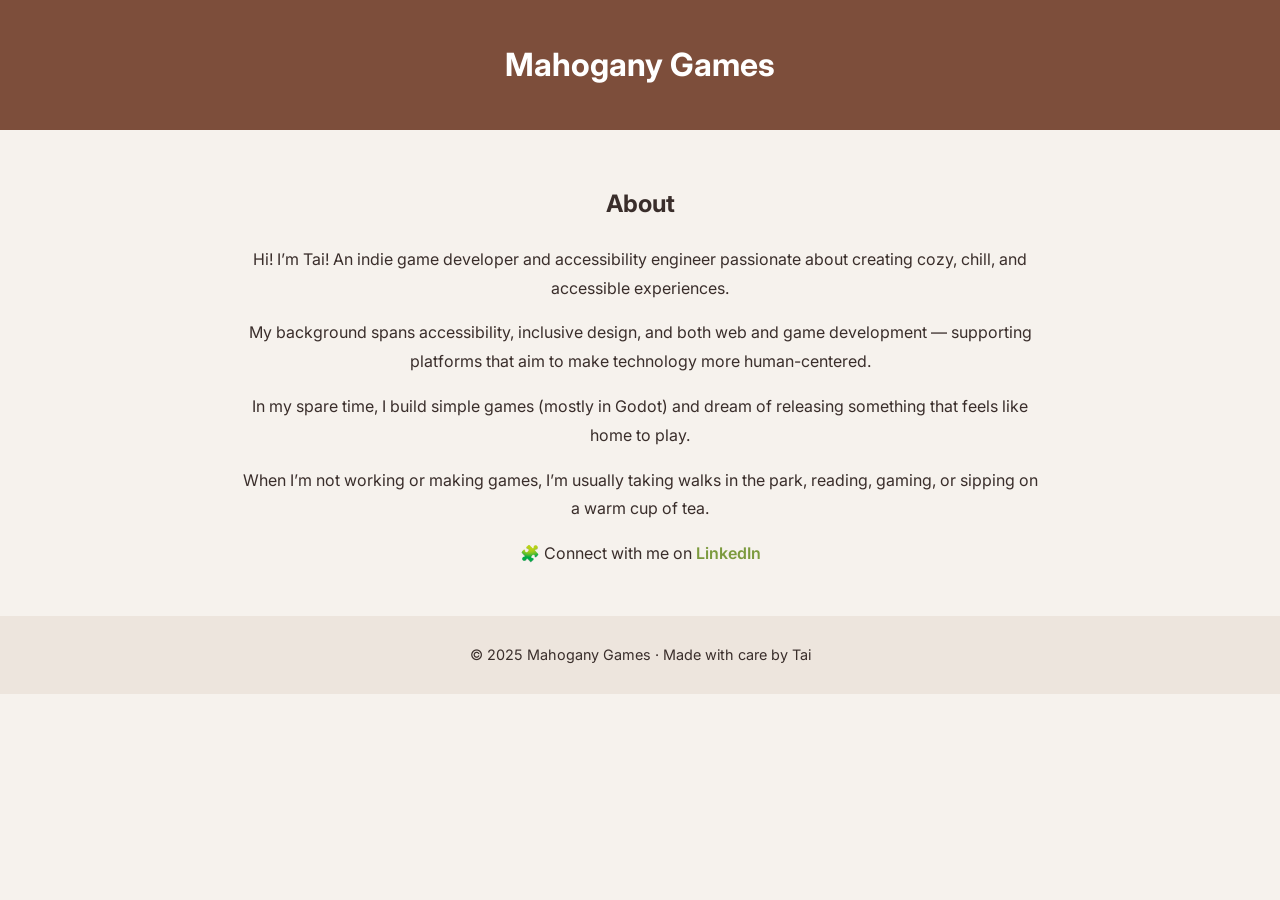
==== about.html @ 4b7bf888 "Adding an about page" ====
<!DOCTYPE html>
<html lang="en">
<head>
  <meta charset="UTF-8">
  <meta name="viewport" content="width=device-width, initial-scale=1.0">
  <title>About | Mahogany Games</title>
  <link rel="stylesheet" href="css/about.css">
  <link rel="icon" type="image/x-icon" href="/favicon.ico">
  <link href="https://fonts.googleapis.com/css2?family=Inter:wght@400;600&display=swap" rel="stylesheet">
</head>
<body>
  <header>
    <a href="/" style="text-decoration: none; color: inherit;">
      <h1>Mahogany Games</h1>
    </a>
  </header>
  <main class="about">
    <h2>About</h2>
    <p>Hi! I’m Tai! An indie game developer and accessibility engineer passionate about creating cozy, chill, and accessible experiences.</p>

    <p>My background spans accessibility, inclusive design, and both web and game development — supporting platforms that aim to make technology more human-centered.</p>

    <p>In my spare time, I build simple games (mostly in Godot) and dream of releasing something that feels like home to play.</p>

    <p>When I’m not working or making games, I’m usually taking walks in the park, reading, gaming, or sipping on a warm cup of tea.</p>

    <p>🧩 Connect with me on <a href="https://www.linkedin.com/in/taiysha-hobbs/" target="_blank">LinkedIn</a></p>
  </main>
  <footer>
    <p>© 2025 Mahogany Games · Made with care by Tai</p>
  </footer>
</body>
</html>
---- css/about.css ----
body {
  margin: 0;
  font-family: 'Inter', sans-serif;
  background-color: #f6f2ed;
  color: #3a2e2b;
}

header {
  padding: 1.5rem;
  background-color: #7d4e3b;
  color: white;
  text-align: center;
}

.about {
  padding: 2rem;
  max-width: 800px;
  margin: 0 auto;
  text-align: center;
  line-height: 1.8;
}

.about a {
  color: #7c9a3e;
  text-decoration: none;
  font-weight: 600;
}

.about a:hover {
  text-decoration: underline;
}

footer {
  text-align: center;
  padding: 1rem;
  background-color: #ede5dd;
  font-size: 0.9rem;
  color: #3a2e2b;
}
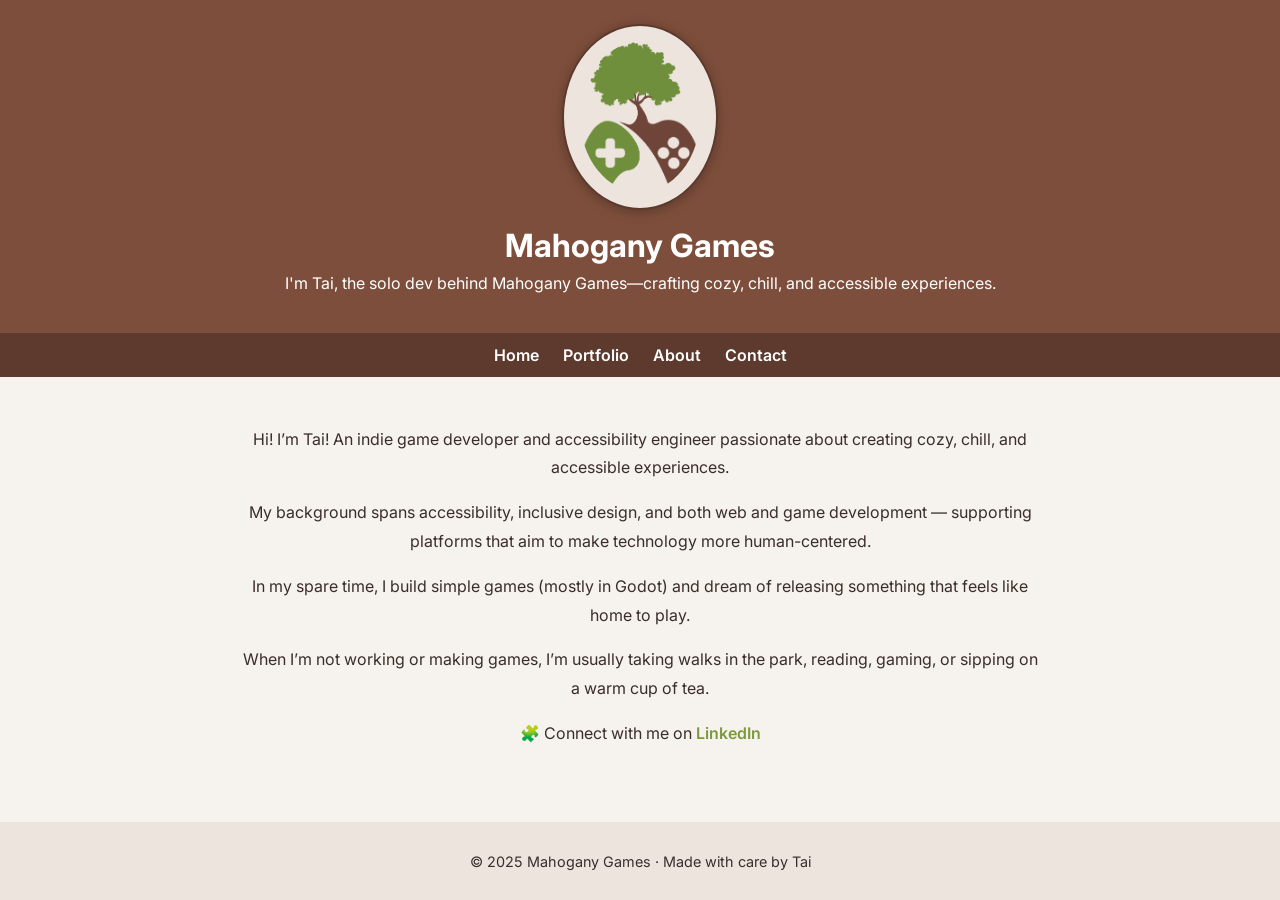
==== commit 53f8d0a2: "Updating to make naigation consistent and accessible" ====
--- a/about.html
+++ b/about.html
@@ -4,18 +4,24 @@
   <meta charset="UTF-8">
   <meta name="viewport" content="width=device-width, initial-scale=1.0">
   <title>About | Mahogany Games</title>
+  <link rel="stylesheet" href="css/main.css">
   <link rel="stylesheet" href="css/about.css">
   <link rel="icon" type="image/x-icon" href="/favicon.ico">
   <link href="https://fonts.googleapis.com/css2?family=Inter:wght@400;600&display=swap" rel="stylesheet">
 </head>
 <body>
   <header>
-    <a href="/" style="text-decoration: none; color: inherit;">
-      <h1>Mahogany Games</h1>
-    </a>
+    <img src="images/mahogany-logo.png" alt="Mahogany Games Logo">
+    <h1>Mahogany Games</h1>
+    <p>I'm Tai, the solo dev behind Mahogany Games—crafting cozy, chill, and accessible experiences.</p>
   </header>
+  <nav>
+    <a href="#">Home</a>
+    <a href="portfolio.html">Portfolio</a>
+    <a href="about.html" aria-current="page">About</a>
+    <a href="#contact">Contact</a>
+  </nav>
   <main class="about">
-    <h2>About</h2>
     <p>Hi! I’m Tai! An indie game developer and accessibility engineer passionate about creating cozy, chill, and accessible experiences.</p>
 
     <p>My background spans accessibility, inclusive design, and both web and game development — supporting platforms that aim to make technology more human-centered.</p>
--- a/css/main.css
+++ b/css/main.css
@@ -0,0 +1,116 @@
+body {
+      margin: 0;
+      font-family: 'Inter', sans-serif;
+      background-color: #f6f2ed;
+      background-image: url('https://www.transparenttextures.com/patterns/paper-fibers.png');
+      color: #3a2e2b;
+      display: flex;
+      flex-direction: column;
+      min-height: 100vh;
+    }
+    header {
+      padding: 2rem 1rem;
+      background-color: #7d4e3b;
+      color: white;
+      text-align: center;
+    }
+    header img {
+      max-width: 120px;
+      display: block;
+      margin: 0 auto 1rem auto;
+      background-color: #ede5dd;
+      padding: 1rem;
+      border-radius: 50%;
+      border: 2px solid #5d3a2d;
+      filter: drop-shadow(0 2px 6px rgba(0, 0, 0, 0.25));
+      box-sizing: content-box; /* Ensures padding doesn't alter the circle shape */
+    }
+    header h1 {
+      margin: 0;
+      font-size: 2rem;
+    }
+    header p {
+      margin-top: 0.5rem;
+      font-size: 1rem;
+      font-weight: 400;
+    }
+    nav {
+      background-color: #5d3a2d;
+      display: flex;
+      justify-content: center;
+      flex-wrap: wrap;
+      gap: 1.5rem;
+      padding: 0.75rem;
+    }
+    nav a {
+      position: relative;
+      color: white;
+      text-decoration: none;
+      font-weight: 600;
+      transition: color 0.3s ease;
+    }
+    nav a::after {
+      content: "";
+      position: absolute;
+      width: 0;
+      height: 2px;
+      left: 0;
+      bottom: -4px;
+      background-color: #7c9a3e;
+      transition: width 0.3s ease;
+    }
+    nav a:hover::after {
+      width: 100%;
+    }
+    nav a:focus {
+      outline: 3px solid #7c9a3e;
+      outline-offset: 3px;
+    }
+    main {
+      padding: 2rem;
+      max-width: 800px;
+      margin: 0 auto;
+      text-align: center;
+    }
+    .button {
+      display: inline-block;
+      margin-top: 2rem;
+      padding: 0.75rem 1.5rem;
+      background-color: #7c9a3e;
+      color: white;
+      border-radius: 8px;
+      text-decoration: none;
+      font-weight: 600;
+      transition: background 0.3s ease;
+    }
+    .button:focus {
+      outline: 3px solid #5d6e3c;
+      outline-offset: 3px;
+    }
+    .button:hover {
+      background-color: #5d6e3c;
+    }
+    .badge {
+      font-size: 0.8rem;
+      margin-top: 1rem;
+      background-color: #ede5dd;
+      color: #3a2e2b;
+      padding: 0.25rem 0.5rem;
+      border-radius: 4px;
+      display: inline-block;
+    }
+    footer {
+      margin-top: auto;
+      text-align: center;
+      padding: 1rem;
+      background-color: #ede5dd;
+      font-size: 0.9rem;
+      color: #3a2e2b;
+    }
+    footer a {
+      color: #7d4e3b;
+      text-decoration: none;
+    }
+    footer a:hover {
+      text-decoration: underline;
+    }
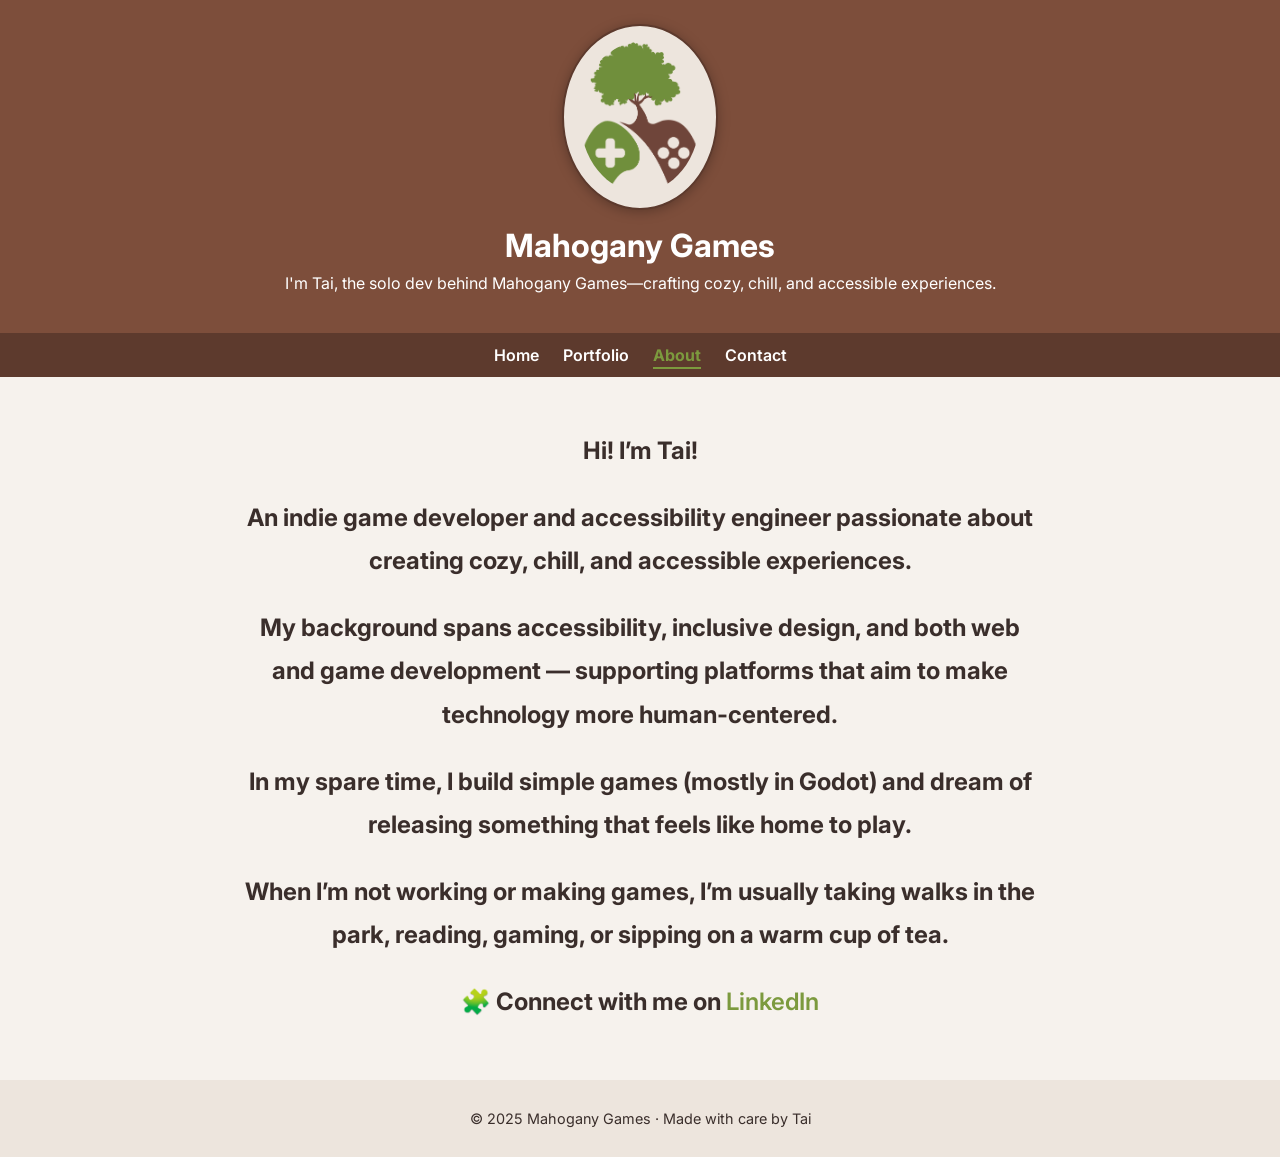
==== commit a138f062: "Updating all pages" ====
--- a/about.html
+++ b/about.html
@@ -22,7 +22,9 @@
     <a href="#contact">Contact</a>
   </nav>
   <main class="about">
-    <p>Hi! I’m Tai! An indie game developer and accessibility engineer passionate about creating cozy, chill, and accessible experiences.</p>
+    <h2>Hi! I’m Tai! <h2> 
+
+    <p>An indie game developer and accessibility engineer passionate about creating cozy, chill, and accessible experiences.</p>
 
     <p>My background spans accessibility, inclusive design, and both web and game development — supporting platforms that aim to make technology more human-centered.</p>
 
--- a/css/main.css
+++ b/css/main.css
@@ -66,6 +66,21 @@
       outline: 3px solid #7c9a3e;
       outline-offset: 3px;
     }
+    nav a[aria-current="page"] {
+      color: #7c9a3e;
+      font-weight: 700;
+      position: relative;
+    }
+    nav a[aria-current="page"]::after {
+      content: "";
+      position: absolute;
+      left: 0;
+      bottom: -4px;
+      width: 100%;
+      height: 2px;
+      background-color: #7c9a3e;
+    }
+
     main {
       padding: 2rem;
       max-width: 800px;
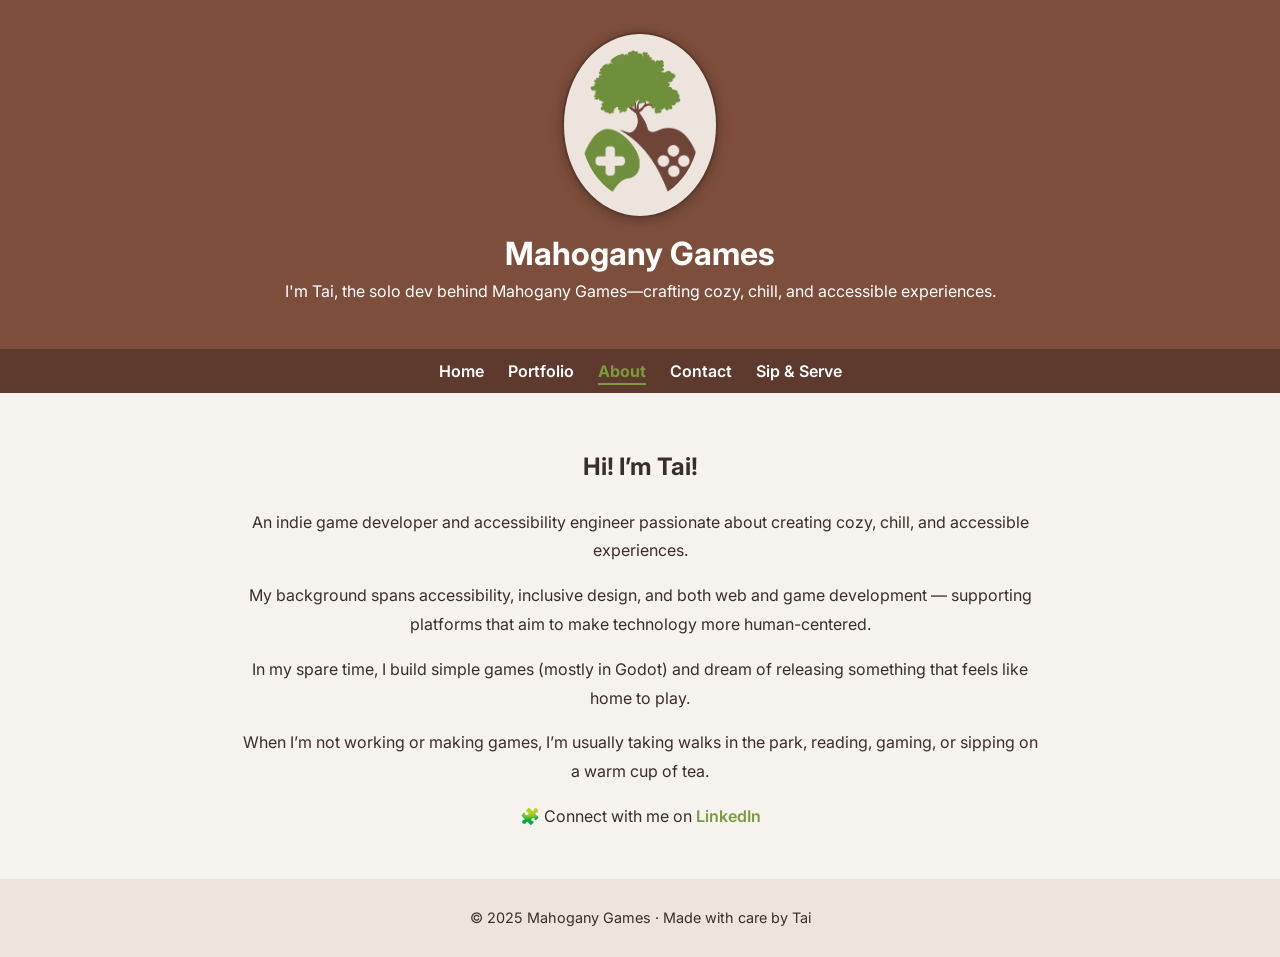
==== commit dd78a324: "Update all pages" ====
--- a/about.html
+++ b/about.html
@@ -4,8 +4,8 @@
   <meta charset="UTF-8">
   <meta name="viewport" content="width=device-width, initial-scale=1.0">
   <title>About | Mahogany Games</title>
+  <link rel="stylesheet" href="css/about.css">
   <link rel="stylesheet" href="css/main.css">
-  <link rel="stylesheet" href="css/about.css">
   <link rel="icon" type="image/x-icon" href="/favicon.ico">
   <link href="https://fonts.googleapis.com/css2?family=Inter:wght@400;600&display=swap" rel="stylesheet">
 </head>
@@ -16,13 +16,14 @@
     <p>I'm Tai, the solo dev behind Mahogany Games—crafting cozy, chill, and accessible experiences.</p>
   </header>
   <nav>
-    <a href="#">Home</a>
+    <a href="index.html">Home</a>
     <a href="portfolio.html">Portfolio</a>
     <a href="about.html" aria-current="page">About</a>
-    <a href="#contact">Contact</a>
+    <a href="contact.html">Contact</a>
+    <a href="learn-more.html">Sip & Serve</a>
   </nav>
   <main class="about">
-    <h2>Hi! I’m Tai! <h2> 
+    <h2>Hi! I’m Tai! </h2> 
 
     <p>An indie game developer and accessibility engineer passionate about creating cozy, chill, and accessible experiences.</p>
 
